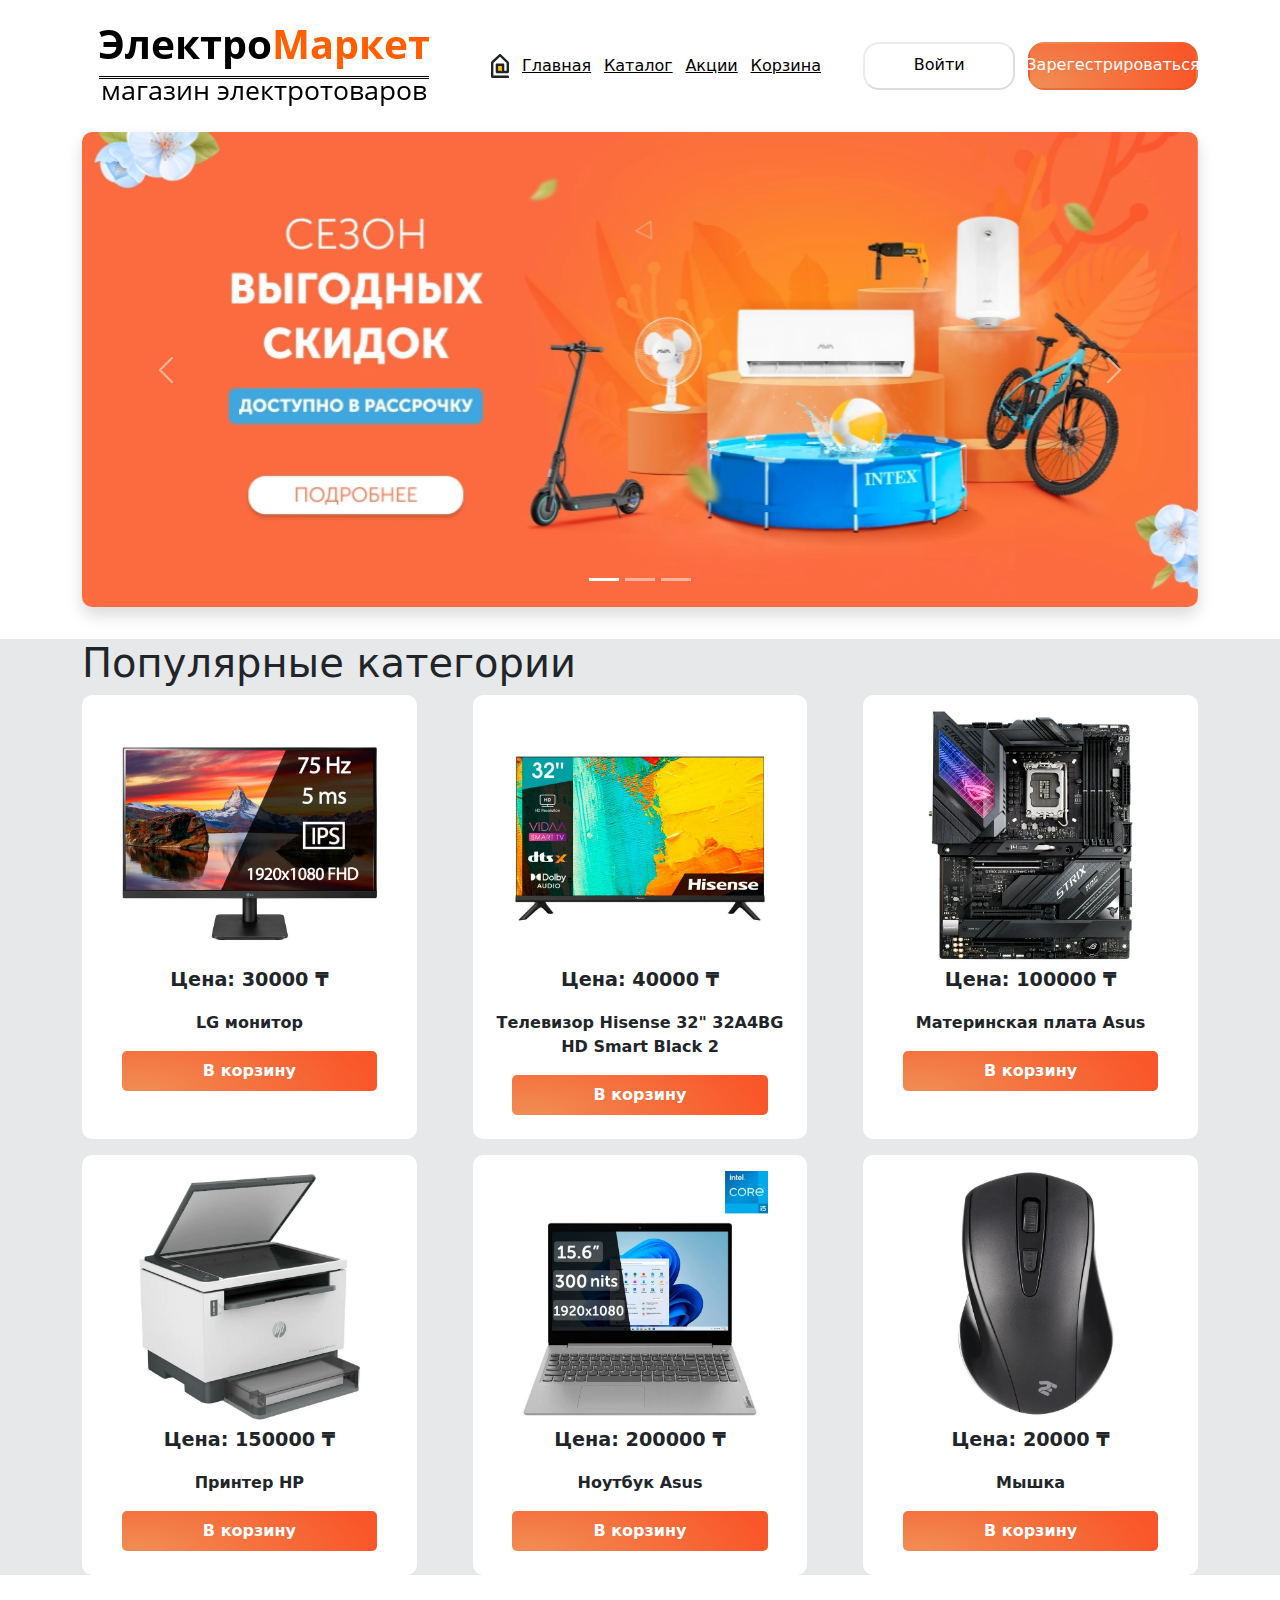
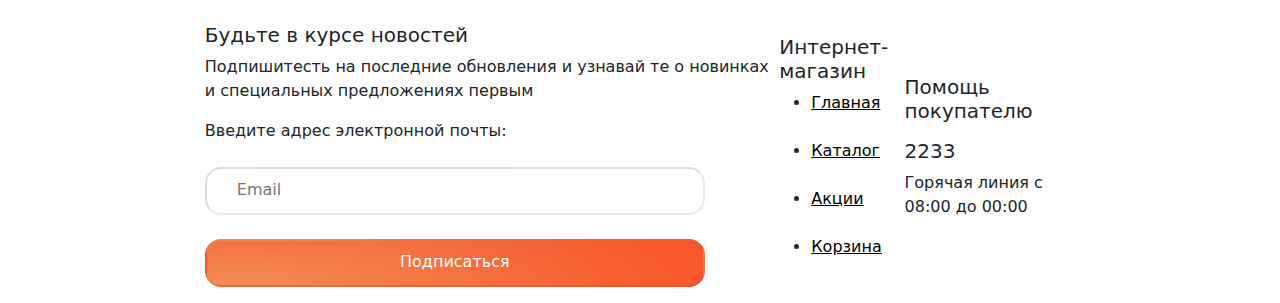
==== index.html @ 4594277d "first commit" ====
<!DOCTYPE html>
<html lang="en">

<head>
  <meta charset="UTF-8" />
  <meta http-equiv="X-UA-Compatible" content="IE=edge" />
  <meta name="viewport" content="width=device-width, initial-scale=1.0" />
  <!-- <link rel="stylesheet" href="css/bootstrap.min.css" /> -->
  <link rel="stylesheet" href="css/bootstrap.min.css" />
  <link rel="stylesheet" href="css/style.css" />
  <link rel="stylesheet" href="css/slider.css" />
  <link href="https://cdn.jsdelivr.net/npm/bootstrap@5.3.0-alpha3/dist/css/bootstrap.min.css" rel="stylesheet"
    integrity="sha384-KK94CHFLLe+nY2dmCWGMq91rCGa5gtU4mk92HdvYe+M/SXH301p5ILy+dN9+nJOZ" crossorigin="anonymous">
  <script src="https://cdn.jsdelivr.net/npm/bootstrap@5.3.0-alpha3/dist/js/bootstrap.bundle.min.js"
    integrity="sha384-ENjdO4Dr2bkBIFxQpeoTz1HIcje39Wm4jDKdf19U8gI4ddQ3GYNS7NTKfAdVQSZe"
    crossorigin="anonymous"></script>

    <link rel="shortcut icon" href="./img/favicon.ico" type="image/x-icon">
    
  <title>ЭлектроМаркет</title>
</head>

<body>
  <header class="container">
    <div><img src="./img/images-logo.png" alt="logotip"></div>
    <!-- <div class="logo-wrap"><img src="img/logo_dom.svg" alt="logo_dom" /></div> -->
    <nav>
      <div class="logo-wrap"><img src="img/logo_dom.svg" alt="logo_dom" /></div>
      <a href="index.html">Главная</a>
      <a href="catalog.html">Каталог</a>
      <a href="sales.html">Акции</a>
      <a href="cart.html">Корзина</a>
    </nav>
    <div class="button-header">
      <button class="button_login_in">Войти</button>
      <button class="button_sign_in">Зарегестрироваться</button>
    </div>
  </header>
  <main>
    <section class="container">
      <div id="myCarousel" class="carousel slide shadow" data-bs-ride="carousel">
        <div class="carousel-indicators">
          <button type="button" data-bs-target="#myCarousel" data-bs-slide-to="0" class="active" aria-current="true"
            aria-label="Slide 1"></button>
          <button type="button" data-bs-target="#myCarousel" data-bs-slide-to="1" aria-label="Slide 2"></button>
          <button type="button" data-bs-target="#myCarousel" data-bs-slide-to="2" aria-label="Slide 3"></button>
        </div>
        <div class="carousel-inner">
          <div class="carousel-item active">
            <img src="img/1080x460-season.png" alt="" />
          </div>
          <div class="carousel-item">
            <img src="img/samsung-tvsale-1080.png" alt="" />
          </div>
          <div class="carousel-item">
            <img src="img/inst-24-1080.png" alt="" />
          </div>
        </div>
        <button class="carousel-control-prev" type="button" data-bs-target="#myCarousel" data-bs-slide="prev">
          <span class="carousel-control-prev-icon" aria-hidden="true"></span>
          <span class="visually-hidden">Previous</span>
        </button>
        <button class="carousel-control-next" type="button" data-bs-target="#myCarousel" data-bs-slide="next">
          <span class="carousel-control-next-icon" aria-hidden="true"></span>
          <span class="visually-hidden">Next</span>
        </button>
      </div>
    </section>
    <section class="gray-color">

      <div class="container">
        <h1>Популярные категории</h1>
        <div class="popular_item_wrapper">
          <div class="popular_item">
            <img src="img/catalog/LG_monitor.png" alt="LG_monitor" />
            <p class="price">Цена: <span>30000</span> ₸</p>
            <p class="product_name">LG монитор</p>
            <button class="popular_item__btn btn__blue">В корзину</button>
          </div>
          <div class="popular_item">
            <img src="img/catalog/TV.png" alt="TV" />
            <p class="price">Цена: <span>40000</span> ₸</p>
            <p class="product_name">
              Телевизор Hisense 32" 32A4BG HD Smart Black 2
            </p>
            <button class="popular_item__btn btn__blue">В корзину</button>
          </div>
          <div class="popular_item">
            <img src="img/catalog/motherboard.png" alt="motherboard" />
            <p class="price">Цена: <span>100000</span> ₸</p>
            <p class="product_name">Материнская плата Asus</p>
            <button class="popular_item__btn btn__blue">В корзину</button>
          </div>
          <div class="popular_item">
            <img src="img/catalog/printer.png" alt="printer" />
            <p class="price">Цена: <span>150000</span> ₸</p>
            <p class="product_name">Принтер HP</p>
            <button class="popular_item__btn btn__blue">В корзину</button>
          </div>
          <div class="popular_item">
            <img src="img/catalog/notebook.png" alt="notebook" />
            <p class="price">Цена: <span>200000</span> ₸</p>
            <p class="product_name">Ноутбук Asus</p>
            <button class="popular_item__btn btn__blue">В корзину</button>
          </div>
          <div class="popular_item">
            <img src="img/catalog/mouse.png" alt="mouse" />
            <p class="price">Цена: <span>20000</span> ₸</p>
            <p class="product_name">Мышка</p>
            <button class="popular_item__btn btn__blue">В корзину</button>
          </div>
        </div>
      </div>
    </section>
  </main>

  <footer class="footer-block">

    <div>
      <div class="footer_tittle">
        <h5>Будьте в курсе новостей</h5>
      </div>
      <div class="footer_text">
        <p>Подпишитесть на последние обновления и узнавай те о новинках и специальных предложениях первым</p>
      </div>
      <div>
        <form>
          <div class="your_email"><label for="mail">Введите адрес электронной почты: </label>
            <br>
            <br>
            <input type="email" name="email" id="mail" placeholder="Email" required />
            <br>
            <button class="footer_button" type="button">Подписаться</button>
          </div>
        </form>
      </div>
    </div>

    <div>
      <div class="footer_tittle">
        <h5>Интернет-магазин</h5>
      </div>
      <div>
        <ul class="footer-menu">
          <li><a href="./index.html">Главная</a></li>
          <br>
          <li><a href="./catalog.html">Каталог</a></li>
          <br>
          <li><a href="./sales.html">Акции</a></li>
          <br>
          <li><a href="./cart.html">Корзина</a></li>
        </ul>
      </div>
    </div>

    <div>
      <div class="footer_tittle">
        <h5>Помощь покупателю</h5>
      </div>
      <div>
        <p><h5>2233</h5>Горячая линия с 08:00 до 00:00</p>
      </div>
    </div>

  </footer>

  <script src="./js/bootstrap.bundle.min.js"></script>
  <script src="js/script.js"></script>
</body>

</html>
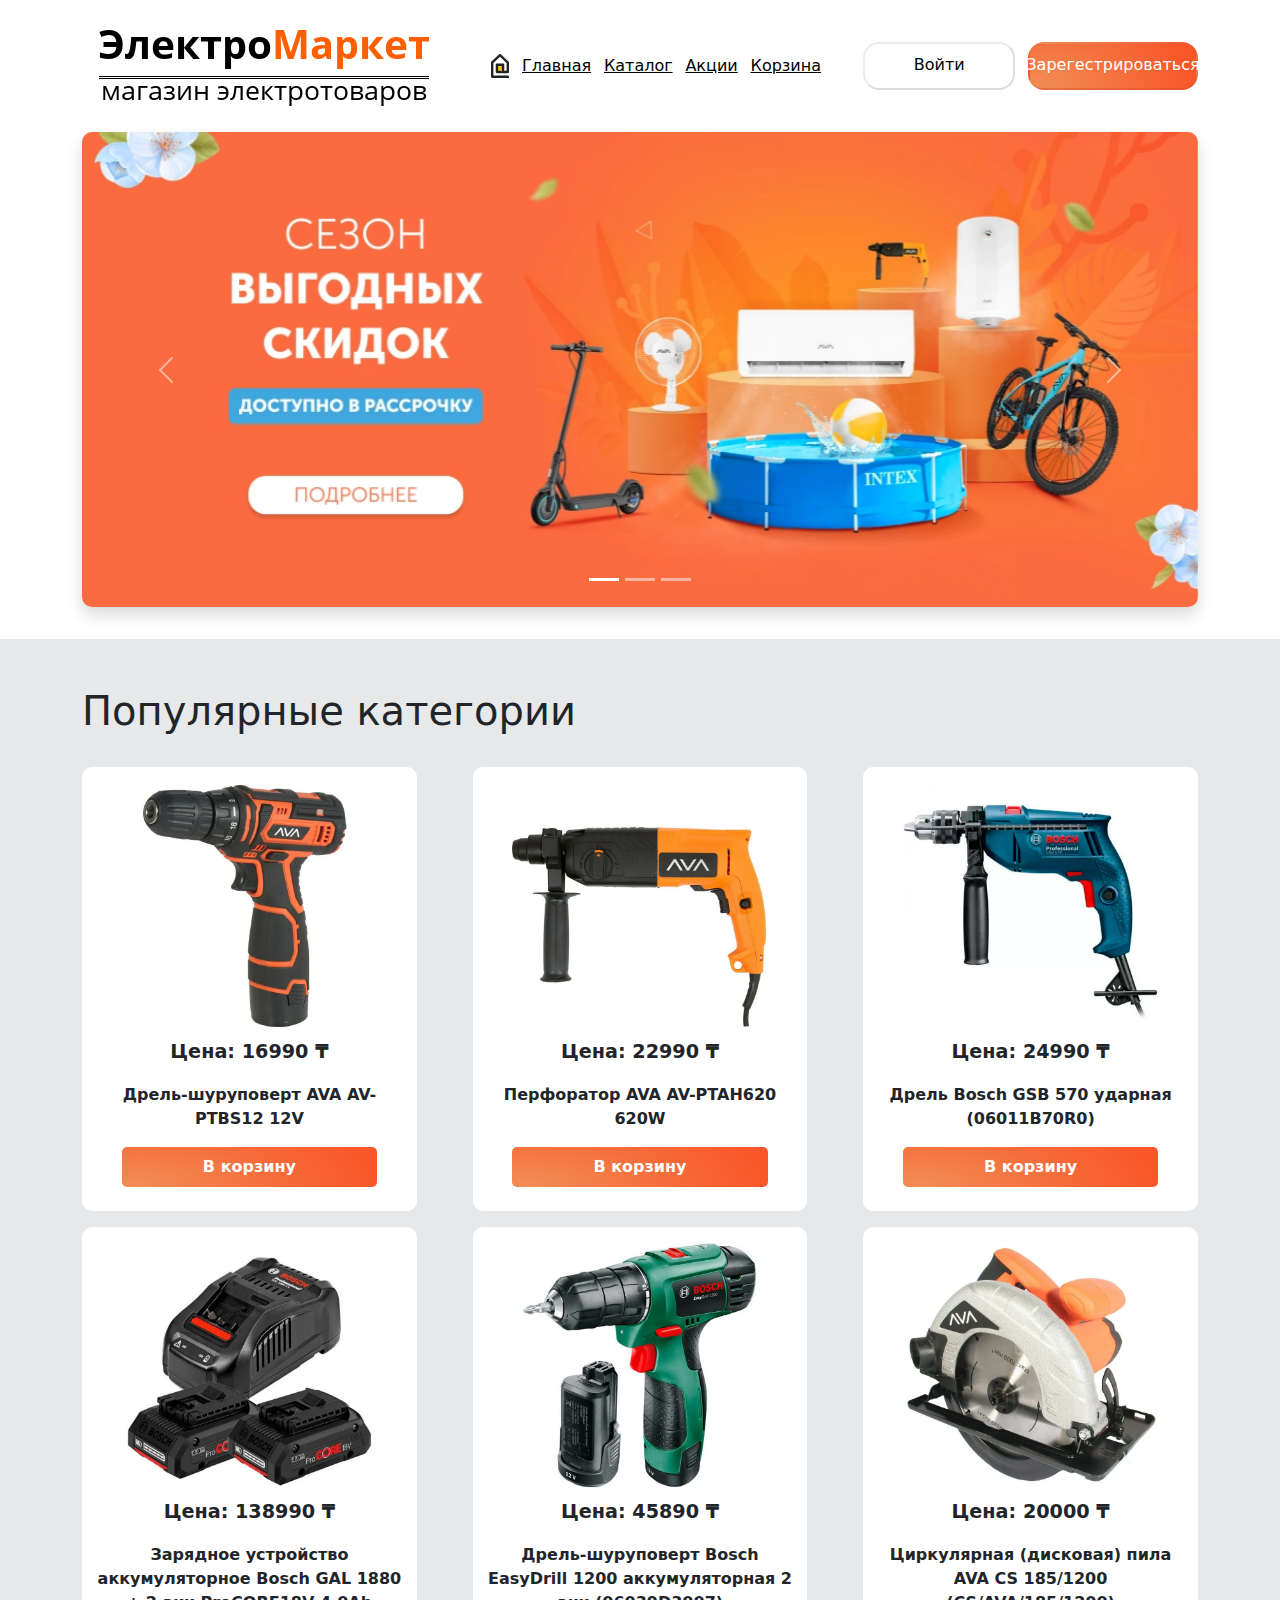
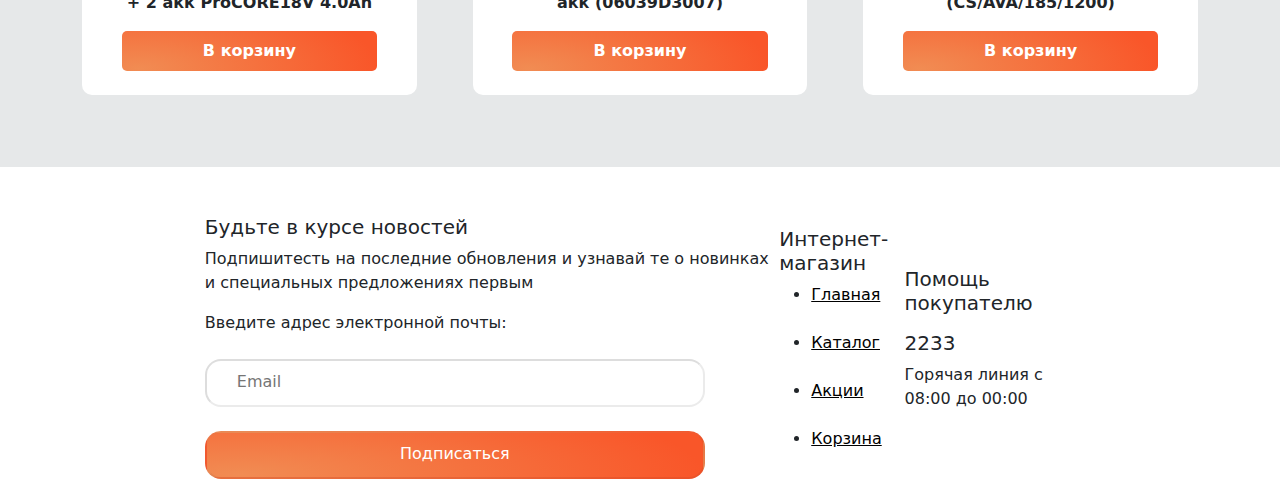
==== commit aaa61f01: "modified:   catalog.html     modified:   css/style.css 	new file:   img/83890546-bab8-43d6-9ab8-5844" ====
--- a/index.html
+++ b/index.html
@@ -15,157 +15,204 @@
     integrity="sha384-ENjdO4Dr2bkBIFxQpeoTz1HIcje39Wm4jDKdf19U8gI4ddQ3GYNS7NTKfAdVQSZe"
     crossorigin="anonymous"></script>
 
-    <link rel="shortcut icon" href="./img/favicon.ico" type="image/x-icon">
-    
+  <link rel="shortcut icon" href="./img/favicon.ico" type="image/x-icon">
+
   <title>ЭлектроМаркет</title>
 </head>
 
 <body>
-  <header class="container">
-    <div><img src="./img/images-logo.png" alt="logotip"></div>
-    <!-- <div class="logo-wrap"><img src="img/logo_dom.svg" alt="logo_dom" /></div> -->
-    <nav>
-      <div class="logo-wrap"><img src="img/logo_dom.svg" alt="logo_dom" /></div>
-      <a href="index.html">Главная</a>
-      <a href="catalog.html">Каталог</a>
-      <a href="sales.html">Акции</a>
-      <a href="cart.html">Корзина</a>
-    </nav>
-    <div class="button-header">
-      <button class="button_login_in">Войти</button>
-      <button class="button_sign_in">Зарегестрироваться</button>
+  <div class="wrapper">
+    <header class="container">
+      <div><img src="./img/images-logo.png" alt="logotip"></div>
+      <!-- <div class="logo-wrap"><img src="img/logo_dom.svg" alt="logo_dom" /></div> -->
+      <nav>
+        <div class="logo-wrap"><img src="img/logo_dom.svg" alt="logo_dom" /></div>
+        <a href="index.html">Главная</a>
+        <a href="catalog.html">Каталог</a>
+        <a href="sales.html">Акции</a>
+        <a href="cart.html">Корзина</a>
+      </nav>
+      <div class="button-header">
+        <button class="button_login_in">Войти</button>
+        <button class="button_sign_in">Зарегестрироваться</button>
+      </div>
+    </header>
+    <main>
+      <section class="container">
+        <div id="myCarousel" class="carousel slide shadow" data-bs-ride="carousel">
+          <div class="carousel-indicators">
+            <button type="button" data-bs-target="#myCarousel" data-bs-slide-to="0" class="active" aria-current="true"
+              aria-label="Slide 1"></button>
+            <button type="button" data-bs-target="#myCarousel" data-bs-slide-to="1" aria-label="Slide 2"></button>
+            <button type="button" data-bs-target="#myCarousel" data-bs-slide-to="2" aria-label="Slide 3"></button>
+          </div>
+          <div class="carousel-inner">
+            <div class="carousel-item active">
+              <img src="img/1080x460-season.png" alt="" />
+            </div>
+            <div class="carousel-item">
+              <img src="./img/bonus-pay580-4.png" alt="" />
+            </div>
+            <div class="carousel-item">
+              <img src="img/inst-24-1080.png" alt="" />
+            </div>
+          </div>
+          <button class="carousel-control-prev" type="button" data-bs-target="#myCarousel" data-bs-slide="prev">
+            <span class="carousel-control-prev-icon" aria-hidden="true"></span>
+            <span class="visually-hidden">Previous</span>
+          </button>
+          <button class="carousel-control-next" type="button" data-bs-target="#myCarousel" data-bs-slide="next">
+            <span class="carousel-control-next-icon" aria-hidden="true"></span>
+            <span class="visually-hidden">Next</span>
+          </button>
+        </div>
+      </section>
+      <section class="gray-color">
+
+
+        <div class="container">
+          <br>
+          <br>
+          <h1>Популярные категории</h1>
+          <br>
+          <div class="popular_item_wrapper">
+            <div class="popular_item popup-link">
+              <img src="./png/home-png/Дрель-шуруповерт.png" alt="Дрель-шуруповерт AVA AV-PTBS12 12V аккумуляторная" />
+              <p class="price">Цена: <span>16990</span> ₸</p>
+              <p class="product_name">Дрель-шуруповерт AVA AV-PTBS12 12V</p>
+              <button class="popular_item__btn btn__blue">В корзину</button>
+            </div>
+            <div class="popular_item popup-link">
+              <img src="./png/home-png/Перфоратор.png" alt="Перфоратор AVA AV-PTAH620 620W" />
+              <p class="price">Цена: <span>22990</span> ₸</p>
+              <p class="product_name">
+                Перфоратор AVA AV-PTAH620 620W
+              </p>
+              <button class="popular_item__btn btn__blue">В корзину</button>
+            </div>
+            <div class="popular_item popup-link">
+              <img src="./png/home-png/Дрель.png" alt="Дрель Bosch GSB 570 ударная (06011B70R0)" />
+              <p class="price">Цена: <span>24990</span> ₸</p>
+              <p class="product_name">Дрель Bosch GSB 570 ударная (06011B70R0)</p>
+              <button class="popular_item__btn btn__blue">В корзину</button>
+            </div>
+            <div class="popular_item popup-link">
+              <img src="./png/home-png/Зарядное устройство аккумуляторное Bosch.png"
+                alt="Зарядное устройство аккумуляторное Bosch GAL 1880 + 2 акк ProCORE18V 4.0Ah (1600A016GF)" />
+              <p class="price">Цена: <span>138990</span> ₸</p>
+              <p class="product_name">Зарядное устройство аккумуляторное Bosch GAL 1880 + 2 акк ProCORE18V 4.0Ah</p>
+              <button class="popular_item__btn btn__blue">В корзину</button>
+            </div>
+            <div class="popular_item popup-link">
+              <img src="./png/home-png/Дрель-шуруповерт Bosch EasyDrill.png"
+                alt="Дрель-шуруповерт Bosch EasyDrill 1200 аккумуляторная 2 акк (06039D3007)" />
+              <p class="price">Цена: <span>45890</span> ₸</p>
+              <p class="product_name"> Дрель-шуруповерт Bosch EasyDrill 1200 аккумуляторная 2 акк (06039D3007)</p>
+              <button class="popular_item__btn btn__blue">В корзину</button>
+            </div>
+            <div class="popular_item popup-link">
+              <img src="./png/home-png/Циркулярная (дисковая) пила.png"
+                alt="Циркулярная (дисковая) пила AVA CS 185/1200 (CS/AVA/185/1200)" />
+              <p class="price">Цена: <span>20000</span> ₸</p>
+              <p class="product_name">Циркулярная (дисковая) пила AVA CS 185/1200 (CS/AVA/185/1200)</p>
+              <button class="popular_item__btn btn__blue">В корзину</button>
+            </div>
+          </div>
+          <br>
+          <br>
+          <br>
+        </div>
+      </section>
+
+      <!-- <section class="window">
+      <div>
+        <div>
+          <img src="./png/home-png/Дрель-шуруповерт.png" alt="Дрель-шуруповерт AVA AV-PTBS12 12V">
+        </div> -->
+
+      <!-- <div class="modal">
+      <div class="modal_main">
+        <h5 class="modal_tittle">Описание</h5>
+        <div class="modal_content">
+          <p>Lorem ipsum dolor sit, amet consectetur adipisicing elit. Iure est impedit et, asperiores, ut vitae quam
+            reprehenderit harum dolores sequi reiciendis, consectetur voluptates nostrum accusantium!</p>
+        </div>
+      </div>
+    </div> -->
+      <!-- </div>
+    </section> -->
+
+    </main>
+
+    <footer class="footer-block">
+
+      <div>
+        <div class="footer_tittle">
+          <h5>Будьте в курсе новостей</h5>
+        </div>
+        <div class="footer_text">
+          <p>Подпишитесть на последние обновления и узнавай те о новинках и специальных предложениях первым</p>
+        </div>
+        <div>
+          <form>
+            <div class="your_email"><label for="mail">Введите адрес электронной почты: </label>
+              <br>
+              <br>
+              <input type="email" name="email" id="mail" placeholder="Email" required />
+              <br>
+              <button class="footer_button" type="button">Подписаться</button>
+            </div>
+          </form>
+        </div>
+      </div>
+
+      <div>
+        <div class="footer_tittle">
+          <h5>Интернет-магазин</h5>
+        </div>
+        <div>
+          <ul class="footer-menu">
+            <li><a href="./index.html">Главная</a></li>
+            <br>
+            <li><a href="./catalog.html">Каталог</a></li>
+            <br>
+            <li><a href="./sales.html">Акции</a></li>
+            <br>
+            <li><a href="./cart.html">Корзина</a></li>
+          </ul>
+        </div>
+      </div>
+
+      <div>
+        <div class="footer_tittle">
+          <h5>Помощь покупателю</h5>
+        </div>
+        <div>
+          <p>
+          <h5>2233</h5>Горячая линия с 08:00 до 00:00</p>
+        </div>
+      </div>
+
+    </footer>
+
+    <div id="popup" class="popup">
+      <a href="" class="popup_area"></a>
+      <div class="popup_body">
+        <div class="popup_content">
+          <a href="" class="popup_close close-popup">X</a>
+          <div class="popup__title">Характеристики</div>
+          <div class="popup_text">Lorem ipsum dolor sit amet, consectetur adipisicing elit. Velit assumenda mollitia
+            facere cupiditate fugiat laborum facilis adipisci eum quidem est qui, modi porro eaque aperiam officiis a ad
+            sit similique libero, autem voluptatibus dignissimos harum! Eligendi tempora officia nesciunt pariatur, amet
+            dicta ab nam, sit aperiam officiis quisquam magni? A.</div>
+        </div>
+      </div>
     </div>
-  </header>
-  <main>
-    <section class="container">
-      <div id="myCarousel" class="carousel slide shadow" data-bs-ride="carousel">
-        <div class="carousel-indicators">
-          <button type="button" data-bs-target="#myCarousel" data-bs-slide-to="0" class="active" aria-current="true"
-            aria-label="Slide 1"></button>
-          <button type="button" data-bs-target="#myCarousel" data-bs-slide-to="1" aria-label="Slide 2"></button>
-          <button type="button" data-bs-target="#myCarousel" data-bs-slide-to="2" aria-label="Slide 3"></button>
-        </div>
-        <div class="carousel-inner">
-          <div class="carousel-item active">
-            <img src="img/1080x460-season.png" alt="" />
-          </div>
-          <div class="carousel-item">
-            <img src="img/samsung-tvsale-1080.png" alt="" />
-          </div>
-          <div class="carousel-item">
-            <img src="img/inst-24-1080.png" alt="" />
-          </div>
-        </div>
-        <button class="carousel-control-prev" type="button" data-bs-target="#myCarousel" data-bs-slide="prev">
-          <span class="carousel-control-prev-icon" aria-hidden="true"></span>
-          <span class="visually-hidden">Previous</span>
-        </button>
-        <button class="carousel-control-next" type="button" data-bs-target="#myCarousel" data-bs-slide="next">
-          <span class="carousel-control-next-icon" aria-hidden="true"></span>
-          <span class="visually-hidden">Next</span>
-        </button>
-      </div>
-    </section>
-    <section class="gray-color">
-
-      <div class="container">
-        <h1>Популярные категории</h1>
-        <div class="popular_item_wrapper">
-          <div class="popular_item">
-            <img src="img/catalog/LG_monitor.png" alt="LG_monitor" />
-            <p class="price">Цена: <span>30000</span> ₸</p>
-            <p class="product_name">LG монитор</p>
-            <button class="popular_item__btn btn__blue">В корзину</button>
-          </div>
-          <div class="popular_item">
-            <img src="img/catalog/TV.png" alt="TV" />
-            <p class="price">Цена: <span>40000</span> ₸</p>
-            <p class="product_name">
-              Телевизор Hisense 32" 32A4BG HD Smart Black 2
-            </p>
-            <button class="popular_item__btn btn__blue">В корзину</button>
-          </div>
-          <div class="popular_item">
-            <img src="img/catalog/motherboard.png" alt="motherboard" />
-            <p class="price">Цена: <span>100000</span> ₸</p>
-            <p class="product_name">Материнская плата Asus</p>
-            <button class="popular_item__btn btn__blue">В корзину</button>
-          </div>
-          <div class="popular_item">
-            <img src="img/catalog/printer.png" alt="printer" />
-            <p class="price">Цена: <span>150000</span> ₸</p>
-            <p class="product_name">Принтер HP</p>
-            <button class="popular_item__btn btn__blue">В корзину</button>
-          </div>
-          <div class="popular_item">
-            <img src="img/catalog/notebook.png" alt="notebook" />
-            <p class="price">Цена: <span>200000</span> ₸</p>
-            <p class="product_name">Ноутбук Asus</p>
-            <button class="popular_item__btn btn__blue">В корзину</button>
-          </div>
-          <div class="popular_item">
-            <img src="img/catalog/mouse.png" alt="mouse" />
-            <p class="price">Цена: <span>20000</span> ₸</p>
-            <p class="product_name">Мышка</p>
-            <button class="popular_item__btn btn__blue">В корзину</button>
-          </div>
-        </div>
-      </div>
-    </section>
-  </main>
-
-  <footer class="footer-block">
-
-    <div>
-      <div class="footer_tittle">
-        <h5>Будьте в курсе новостей</h5>
-      </div>
-      <div class="footer_text">
-        <p>Подпишитесть на последние обновления и узнавай те о новинках и специальных предложениях первым</p>
-      </div>
-      <div>
-        <form>
-          <div class="your_email"><label for="mail">Введите адрес электронной почты: </label>
-            <br>
-            <br>
-            <input type="email" name="email" id="mail" placeholder="Email" required />
-            <br>
-            <button class="footer_button" type="button">Подписаться</button>
-          </div>
-        </form>
-      </div>
-    </div>
-
-    <div>
-      <div class="footer_tittle">
-        <h5>Интернет-магазин</h5>
-      </div>
-      <div>
-        <ul class="footer-menu">
-          <li><a href="./index.html">Главная</a></li>
-          <br>
-          <li><a href="./catalog.html">Каталог</a></li>
-          <br>
-          <li><a href="./sales.html">Акции</a></li>
-          <br>
-          <li><a href="./cart.html">Корзина</a></li>
-        </ul>
-      </div>
-    </div>
-
-    <div>
-      <div class="footer_tittle">
-        <h5>Помощь покупателю</h5>
-      </div>
-      <div>
-        <p><h5>2233</h5>Горячая линия с 08:00 до 00:00</p>
-      </div>
-    </div>
-
-  </footer>
+  </div>
 
   <script src="./js/bootstrap.bundle.min.js"></script>
   <script src="js/script.js"></script>
+  <script src="./js/popup.js"></script>
 </body>
 
 </html>--- a/css/style.css
+++ b/css/style.css
@@ -25,7 +25,7 @@
   margin-bottom: 1rem;
 }
 
-.img-logo{
+.img-logo {
   width: 5rem;
 }
 
@@ -49,14 +49,14 @@
   order: 1;
   flex-grow: 0;
 }
-.button-header{
+.button-header {
   display: flex;
   flex-direction: row;
   column-gap: 1vw;
   font-size: 1rem;
 }
 
-.button_sign_in{
+.button_sign_in {
   display: flex;
   flex-direction: row;
   justify-content: center;
@@ -133,7 +133,7 @@
 }
 .active-btn__blue {
   background-color: white;
-  color:radial-gradient(
+  color: radial-gradient(
     93.5% 204.81% at 6.5% 94.37%,
     #f18c53 0%,
     #f95629 100%
@@ -207,7 +207,7 @@
   }
 } */
 
-footer{
+footer {
   font-size: 16px;
   padding-top: 3rem;
   display: flex;
@@ -219,8 +219,7 @@
   margin-bottom: 1rem;
 }
 
-
-input{
+input {
   display: flex;
   flex-direction: row;
   justify-content: center;
@@ -241,7 +240,7 @@
   flex-grow: 0;
 }
 
-.footer_button{
+.footer_button {
   display: flex;
   flex-direction: row;
   justify-content: center;
@@ -266,6 +265,98 @@
   flex-grow: 0;
 }
 
-ul li a{
-  color: black;
+ul li a {
+  color: black;
+}
+
+s {
+  color: grey;
+  font-size: smaller;
+}
+/* 
+.modal{
+  position:fixed;
+  inset: 0;
+  background-color: rgba(0,0,0,0.5);
+  display: flex;
+  cursor: pointer;
+}
+
+.modal_main{
+  position: relative;
+  max-width: 600px;
+  background-color: azure;
+  margin: auto;
+  color: #000;
+  border-radius: 10px;
+  padding: 30px;
+}
+*/
+
+.popup {
+  position: fixed;
+  width: 100%;
+  height: 100%;
+  background-color: rgba(0, 0, 0, 0.8);
+  top: 0;
+  left: 0;
+  opacity: 0;
+  visibility: hidden;
+  overflow-y: auto;
+  overflow-x: hidden;
+  transition: all 0.8s ease 0s;
+}
+.popup.open{
+  opacity: 1;
+  visibility: visible;
+}
+.popup.open .popup_content {
+  transform: perspective(0px) translate(0px,-100%) rotate(0deg);
+  opacity: 1;
+}
+.popup_area{
+  position: absolute;
+  width: 100%;
+  height: 100%;
+  top: 0;
+  left: 0;
+}
+.popup_body {
+  min-height: 100%;
+  display: flex;
+  align-items: center;
+  justify-content: center;
+  padding: 30px 10px;
+  transition: all 0.8s ease 0s;
+}
+.popup_content {
+  background-color: white;
+  color: black;
+  max-width: 800px;
+  padding: 30px;
+  position: relative;
+  border-radius: 10px;
+  transition: all 0.8s ease 0s;
+  opacity: 0;
+  transform: perspective(600px) translate(0px,-100%) rotate(45deg);
+}
+.popup_close {
+  position: absolute;
+  right: 10px;
+  top: 10px;
+  font-size: 20px;
+  color: black;
+  text-decoration: none;
+}
+.popup_title {
+  font-size: 40px;
+  margin: 0px 0px 1em 0px;
+}
+/* .popup_text {
+} */
+.body{
+  height: 100%;
+}
+.body.lock{
+  overflow: hidden;
 }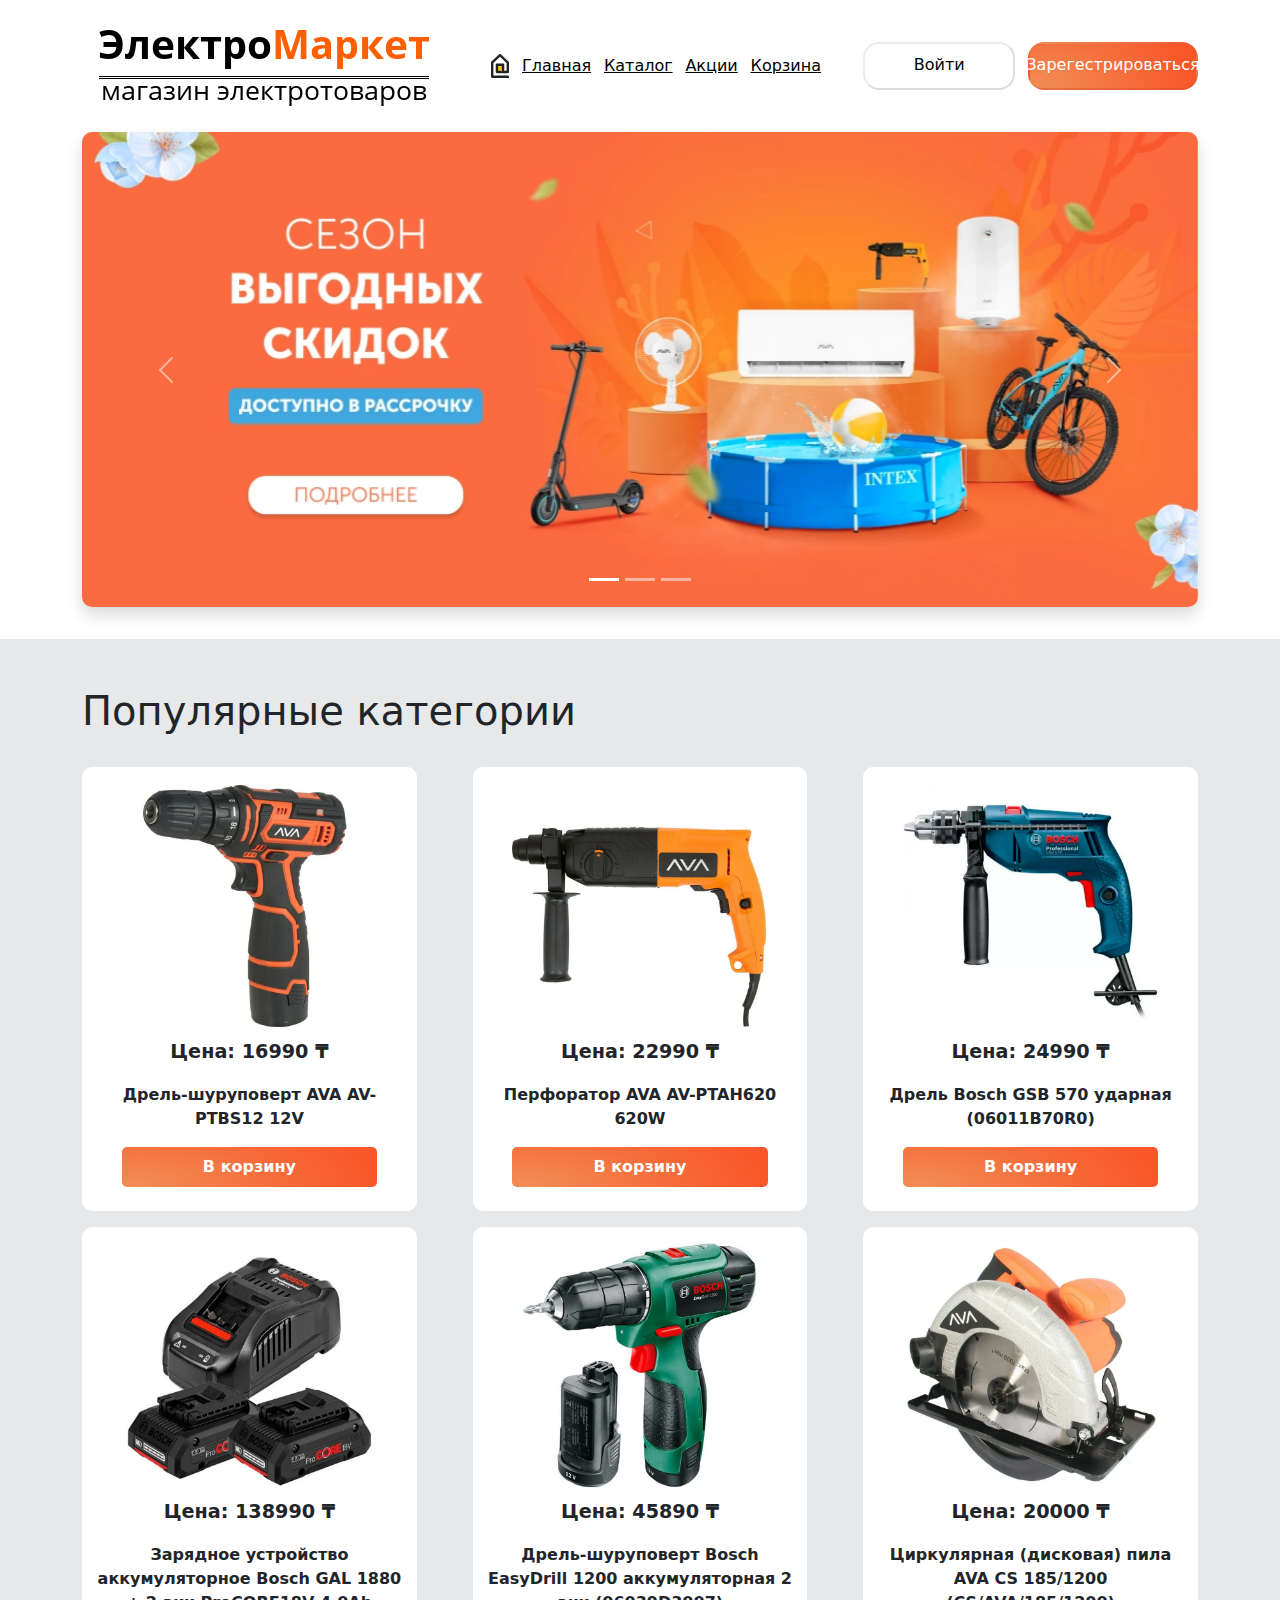
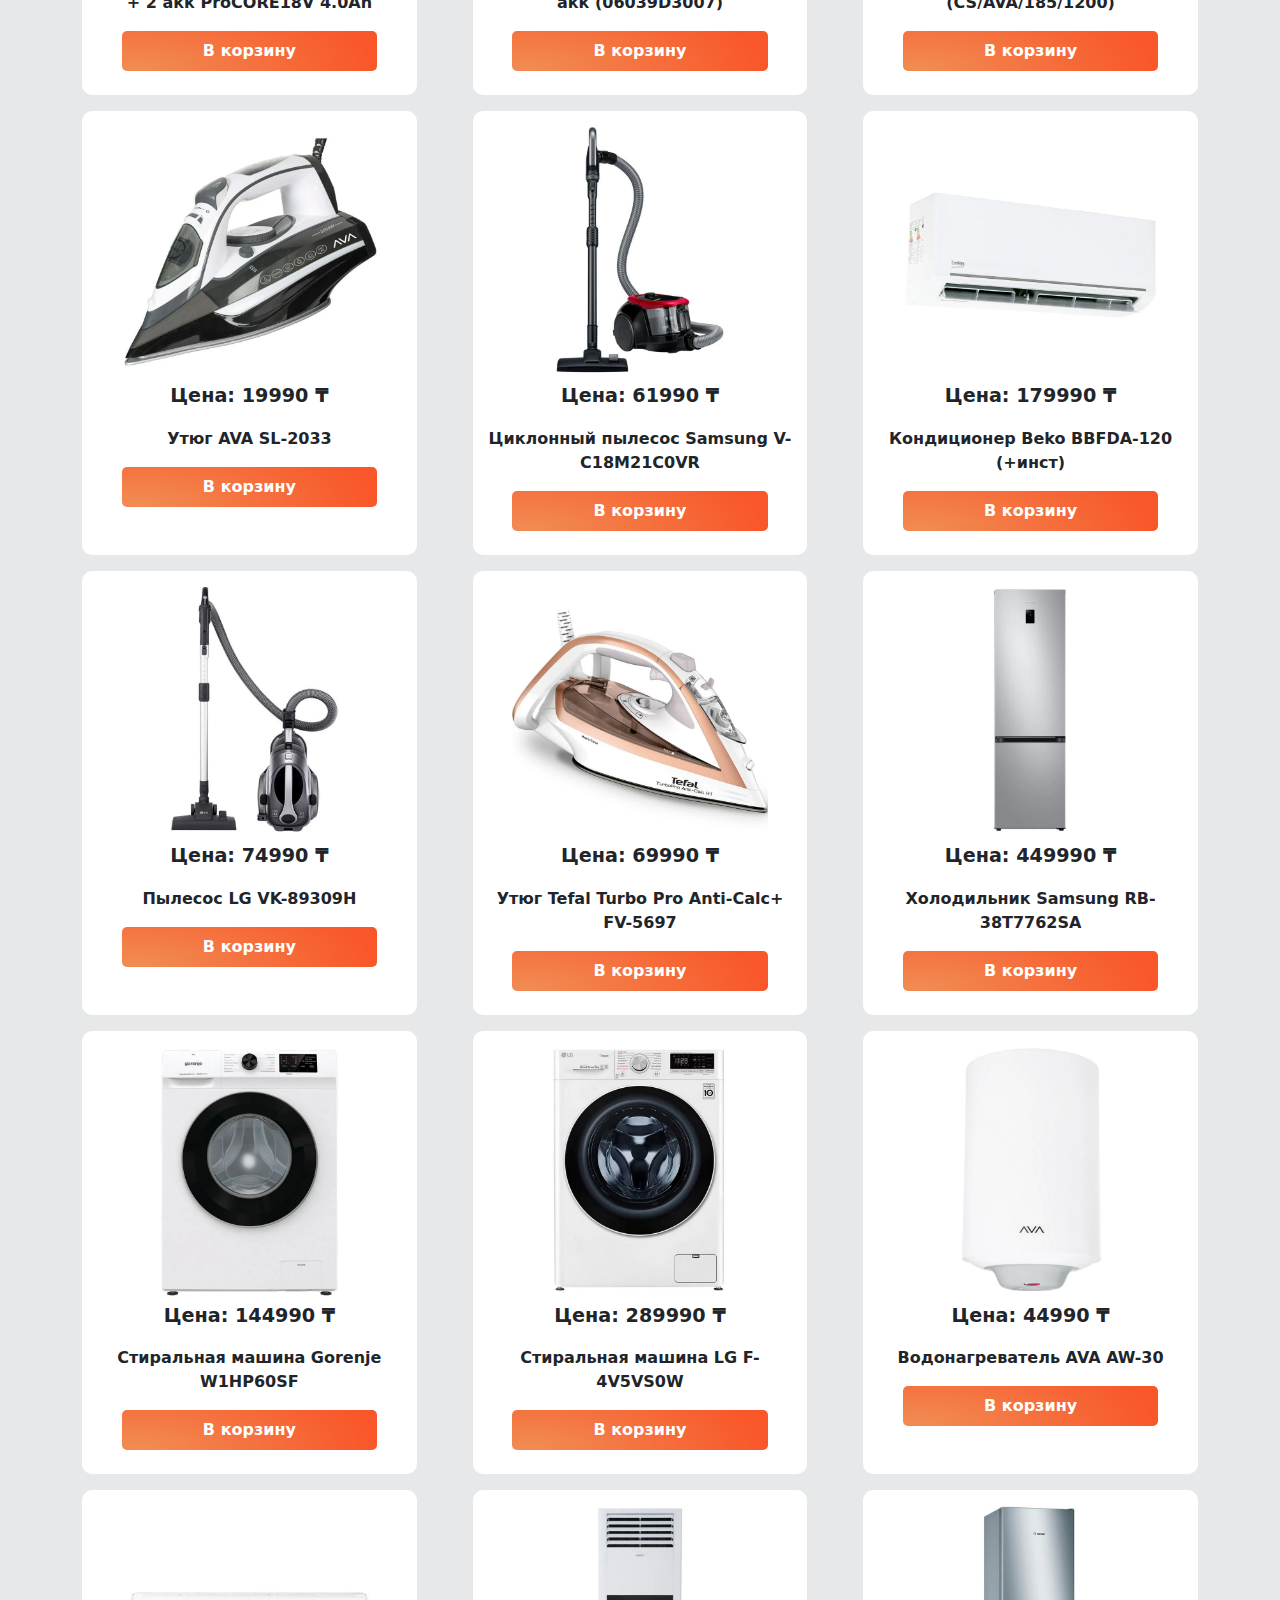
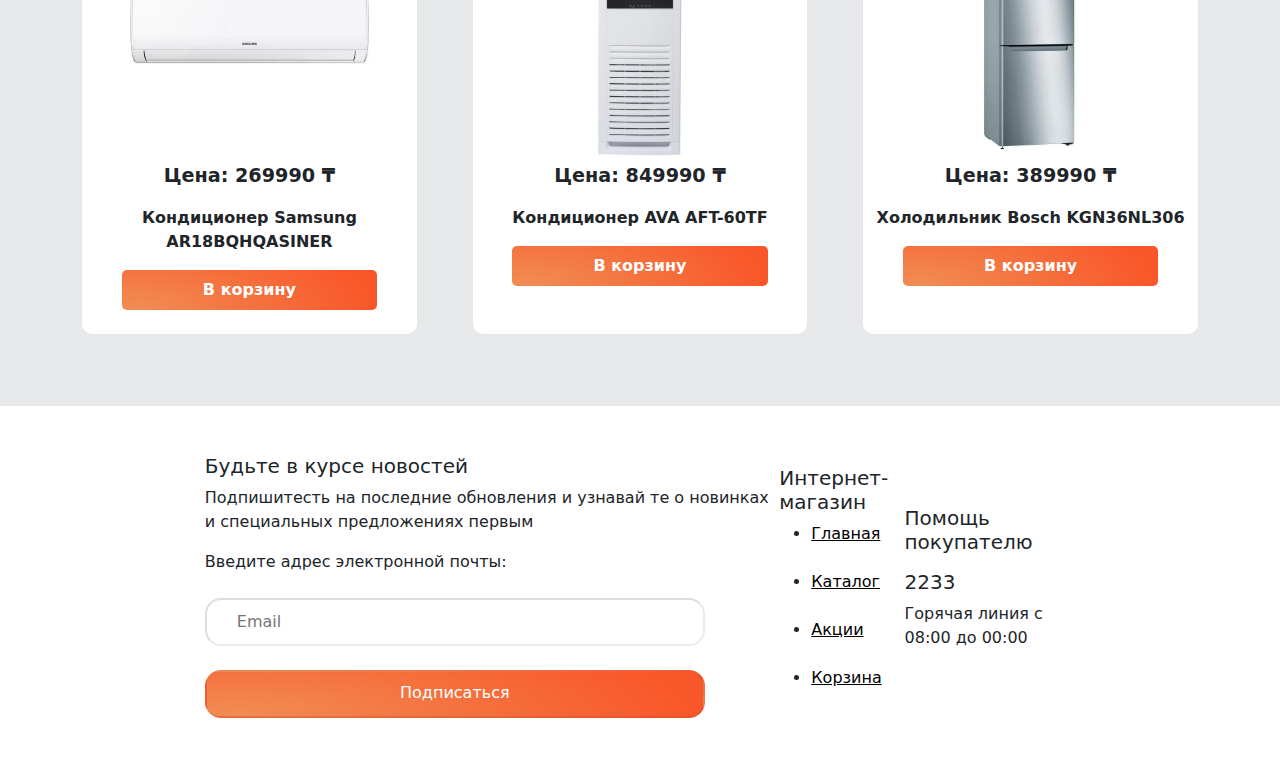
==== commit 55ce1374: "modified:   cart.html 	modified:   catalog.html 	modified:   css/style.css 	modified:   index.html 	" ====
--- a/index.html
+++ b/index.html
@@ -33,7 +33,7 @@
         <a href="cart.html">Корзина</a>
       </nav>
       <div class="button-header">
-        <button class="button_login_in">Войти</button>
+        <button id="" class="button_login_in">Войти</button>
         <button class="button_sign_in">Зарегестрироваться</button>
       </div>
     </header>
@@ -76,13 +76,14 @@
           <h1>Популярные категории</h1>
           <br>
           <div class="popular_item_wrapper">
-            <div class="popular_item popup-link">
+            <div class="popular_item">
               <img src="./png/home-png/Дрель-шуруповерт.png" alt="Дрель-шуруповерт AVA AV-PTBS12 12V аккумуляторная" />
               <p class="price">Цена: <span>16990</span> ₸</p>
               <p class="product_name">Дрель-шуруповерт AVA AV-PTBS12 12V</p>
               <button class="popular_item__btn btn__blue">В корзину</button>
             </div>
-            <div class="popular_item popup-link">
+
+            <div class="popular_item">
               <img src="./png/home-png/Перфоратор.png" alt="Перфоратор AVA AV-PTAH620 620W" />
               <p class="price">Цена: <span>22990</span> ₸</p>
               <p class="product_name">
@@ -90,33 +91,125 @@
               </p>
               <button class="popular_item__btn btn__blue">В корзину</button>
             </div>
-            <div class="popular_item popup-link">
+
+            <div class="popular_item">
               <img src="./png/home-png/Дрель.png" alt="Дрель Bosch GSB 570 ударная (06011B70R0)" />
               <p class="price">Цена: <span>24990</span> ₸</p>
               <p class="product_name">Дрель Bosch GSB 570 ударная (06011B70R0)</p>
               <button class="popular_item__btn btn__blue">В корзину</button>
             </div>
-            <div class="popular_item popup-link">
+
+            <div class="popular_item">
               <img src="./png/home-png/Зарядное устройство аккумуляторное Bosch.png"
                 alt="Зарядное устройство аккумуляторное Bosch GAL 1880 + 2 акк ProCORE18V 4.0Ah (1600A016GF)" />
               <p class="price">Цена: <span>138990</span> ₸</p>
               <p class="product_name">Зарядное устройство аккумуляторное Bosch GAL 1880 + 2 акк ProCORE18V 4.0Ah</p>
               <button class="popular_item__btn btn__blue">В корзину</button>
             </div>
-            <div class="popular_item popup-link">
+
+            <div class="popular_item">
               <img src="./png/home-png/Дрель-шуруповерт Bosch EasyDrill.png"
                 alt="Дрель-шуруповерт Bosch EasyDrill 1200 аккумуляторная 2 акк (06039D3007)" />
               <p class="price">Цена: <span>45890</span> ₸</p>
               <p class="product_name"> Дрель-шуруповерт Bosch EasyDrill 1200 аккумуляторная 2 акк (06039D3007)</p>
               <button class="popular_item__btn btn__blue">В корзину</button>
             </div>
-            <div class="popular_item popup-link">
+            
+            <div class="popular_item">
               <img src="./png/home-png/Циркулярная (дисковая) пила.png"
                 alt="Циркулярная (дисковая) пила AVA CS 185/1200 (CS/AVA/185/1200)" />
               <p class="price">Цена: <span>20000</span> ₸</p>
               <p class="product_name">Циркулярная (дисковая) пила AVA CS 185/1200 (CS/AVA/185/1200)</p>
               <button class="popular_item__btn btn__blue">В корзину</button>
             </div>
+
+            <div class="popular_item">
+              <img src="./png/home-png/Утюг AVA SL-2033.png" alt="Утюг AVA SL-2033">
+              <p class="price">Цена: <span>19990</span> ₸</p>
+              <p class="product_name">Утюг AVA SL-2033</p>
+              <button class="popular_item__btn btn__blue">В корзину</button>
+            </div>
+
+            <div class="popular_item">
+              <img src="./png/home-png/Циклонный пылесос Samsung V-C18M21C0VR.png"
+                alt="Циклонный пылесос Samsung V-C18M21C0VR">
+              <p class="price">Цена: <span>61990</span> ₸</p>
+              <p class="product_name">Циклонный пылесос Samsung V-C18M21C0VR</p>
+              <button class="popular_item__btn btn__blue">В корзину</button>
+            </div>
+
+            <div class="popular_item">
+              <img src="./png/home-png/Кондиционер Beko BBFDA-120 (+инст).png" alt="Кондиционер Beko BBFDA-120 (+инст)">
+              <p class="price">Цена: <span>179990</span> ₸</p>
+              <p class="product_name">Кондиционер Beko BBFDA-120 (+инст)</p>
+              <button class="popular_item__btn btn__blue">В корзину</button>
+            </div>
+
+            <div class="popular_item">
+              <img src="./png/home-png/Пылесос LG VK-89309H.png" alt="Пылесос LG VK-89309H">
+              <p class="price">Цена: <span>74990</span> ₸</p>
+              <p class="product_name">Пылесос LG VK-89309H</p>
+              <button class="popular_item__btn btn__blue">В корзину</button>
+            </div>
+
+            <div class="popular_item">
+              <img src="./png/home-png/Утюг Tefal Turbo Pro Anti-Calc+ FV-5697.png"
+                alt="Утюг Tefal Turbo Pro Anti-Calc+ FV-5697">
+              <p class="price">Цена: <span>69990</span> ₸</p>
+              <p class="product_name">Утюг Tefal Turbo Pro Anti-Calc+ FV-5697</p>
+              <button class="popular_item__btn btn__blue">В корзину</button>
+            </div>
+
+            <div class="popular_item">
+              <img src="./png/home-png/Холодильник Samsung RB-38T7762SA.png" alt="Холодильник Samsung RB-38T7762SA">
+              <p class="price">Цена: <span>449990</span> ₸</p>
+              <p class="product_name">Холодильник Samsung RB-38T7762SA</p>
+              <button class="popular_item__btn btn__blue">В корзину</button>
+            </div>
+
+            <div class="popular_item">
+              <img src="./png/home-png/Стиральная машина Gorenje W1HP60SF.png" alt="Стиральная машина Gorenje W1HP60SF">
+              <p class="price">Цена: <span>144990</span> ₸</p>
+              <p class="product_name">Стиральная машина Gorenje W1HP60SF</p>
+              <button class="popular_item__btn btn__blue">В корзину</button>
+            </div>
+
+            <div class="popular_item">
+              <img src="./png/home-png/Стиральная машина LG F-4V5VS0W.png" alt="Стиральная машина LG F-4V5VS0W">
+              <p class="price">Цена: <span>289990</span> ₸</p>
+              <p class="product_name">Стиральная машина LG F-4V5VS0W</p>
+              <button class="popular_item__btn btn__blue">В корзину</button>
+            </div>
+
+            <div class="popular_item">
+              <img src="./png/home-png/Водонагреватель AVA AW-30.png" alt="Водонагреватель AVA AW-30">
+              <p class="price">Цена: <span>44990</span> ₸</p>
+              <p class="product_name">Водонагреватель AVA AW-30</p>
+              <button class="popular_item__btn btn__blue">В корзину</button>
+            </div>
+
+            <div class="popular_item">
+              <img src="./png/home-png/Кондиционер Samsung AR18BQHQASINER.png" alt="Кондиционер Samsung AR18BQHQASINER">
+              <p class="price">Цена: <span>269990</span> ₸</p>
+              <p class="product_name">Кондиционер Samsung AR18BQHQASINER</p>
+              <button class="popular_item__btn btn__blue">В корзину</button>
+            </div>
+
+            <div class="popular_item">
+              <img src="./png/home-png/Кондиционер AVA AFT-60TF.png" alt="Кондиционер AVA AFT-60TF">
+              <p class="price">Цена: <span>849990</span> ₸</p>
+              <p class="product_name">Кондиционер AVA AFT-60TF</p>
+              <button class="popular_item__btn btn__blue">В корзину</button>
+            </div>
+
+            <div class="popular_item">
+              <img src="./png/home-png/Холодильник Bosch KGN36NL306.png" alt="Холодильник Bosch KGN36NL306">
+              <p class="price">Цена: <span>389990</span> ₸</p>
+              <p class="product_name">Холодильник Bosch KGN36NL306</p>
+              <button class="popular_item__btn btn__blue">В корзину</button>
+            </div>
+
+
           </div>
           <br>
           <br>
@@ -124,23 +217,6 @@
         </div>
       </section>
 
-      <!-- <section class="window">
-      <div>
-        <div>
-          <img src="./png/home-png/Дрель-шуруповерт.png" alt="Дрель-шуруповерт AVA AV-PTBS12 12V">
-        </div> -->
-
-      <!-- <div class="modal">
-      <div class="modal_main">
-        <h5 class="modal_tittle">Описание</h5>
-        <div class="modal_content">
-          <p>Lorem ipsum dolor sit, amet consectetur adipisicing elit. Iure est impedit et, asperiores, ut vitae quam
-            reprehenderit harum dolores sequi reiciendis, consectetur voluptates nostrum accusantium!</p>
-        </div>
-      </div>
-    </div> -->
-      <!-- </div>
-    </section> -->
 
     </main>
 
@@ -195,24 +271,12 @@
 
     </footer>
 
-    <div id="popup" class="popup">
-      <a href="" class="popup_area"></a>
-      <div class="popup_body">
-        <div class="popup_content">
-          <a href="" class="popup_close close-popup">X</a>
-          <div class="popup__title">Характеристики</div>
-          <div class="popup_text">Lorem ipsum dolor sit amet, consectetur adipisicing elit. Velit assumenda mollitia
-            facere cupiditate fugiat laborum facilis adipisci eum quidem est qui, modi porro eaque aperiam officiis a ad
-            sit similique libero, autem voluptatibus dignissimos harum! Eligendi tempora officia nesciunt pariatur, amet
-            dicta ab nam, sit aperiam officiis quisquam magni? A.</div>
-        </div>
-      </div>
-    </div>
-  </div>
-
-  <script src="./js/bootstrap.bundle.min.js"></script>
-  <script src="js/script.js"></script>
-  <script src="./js/popup.js"></script>
+    <br>
+    <br>
+
+    <script src="./js/bootstrap.bundle.min.js"></script>
+    <script src="js/script.js"></script>
+    <!-- <script src="./js/popup.js"></script> -->
 </body>
 
 </html>--- a/css/style.css
+++ b/css/style.css
@@ -273,90 +273,35 @@
   color: grey;
   font-size: smaller;
 }
-/* 
-.modal{
-  position:fixed;
-  inset: 0;
-  background-color: rgba(0,0,0,0.5);
-  display: flex;
-  cursor: pointer;
-}
-
-.modal_main{
-  position: relative;
-  max-width: 600px;
-  background-color: azure;
-  margin: auto;
-  color: #000;
-  border-radius: 10px;
-  padding: 30px;
-}
-*/
-
-.popup {
-  position: fixed;
-  width: 100%;
-  height: 100%;
-  background-color: rgba(0, 0, 0, 0.8);
-  top: 0;
-  left: 0;
-  opacity: 0;
-  visibility: hidden;
-  overflow-y: auto;
-  overflow-x: hidden;
-  transition: all 0.8s ease 0s;
-}
-.popup.open{
-  opacity: 1;
-  visibility: visible;
-}
-.popup.open .popup_content {
-  transform: perspective(0px) translate(0px,-100%) rotate(0deg);
-  opacity: 1;
-}
-.popup_area{
-  position: absolute;
-  width: 100%;
-  height: 100%;
-  top: 0;
-  left: 0;
-}
-.popup_body {
-  min-height: 100%;
-  display: flex;
-  align-items: center;
-  justify-content: center;
-  padding: 30px 10px;
-  transition: all 0.8s ease 0s;
-}
-.popup_content {
-  background-color: white;
-  color: black;
-  max-width: 800px;
-  padding: 30px;
-  position: relative;
-  border-radius: 10px;
-  transition: all 0.8s ease 0s;
-  opacity: 0;
-  transform: perspective(600px) translate(0px,-100%) rotate(45deg);
-}
-.popup_close {
-  position: absolute;
-  right: 10px;
-  top: 10px;
-  font-size: 20px;
-  color: black;
-  text-decoration: none;
-}
-.popup_title {
-  font-size: 40px;
-  margin: 0px 0px 1em 0px;
-}
-/* .popup_text {
-} */
-.body{
-  height: 100%;
-}
-.body.lock{
-  overflow: hidden;
-}+
+.btn_cart_block {
+  display: flex;
+  flex-direction: row;
+  padding-left: 19rem;
+  padding-top: 1rem;
+}
+
+.button_cart {
+  display: flex;
+  flex-direction: row;
+  justify-content: center;
+  align-items: center;
+  padding: 13px 30px 15px;
+  gap: 10px;
+
+  width: 170px;
+  height: 48px;
+  color: white;
+
+  background: radial-gradient(
+    93.5% 204.81% at 6.5% 94.37%,
+    #f18c53 0%,
+    #f95629 100%
+  );
+
+  border-color: rgba(128, 128, 128, 0.068);
+  border-radius: 16px;
+  flex: none;
+  order: 1;
+  flex-grow: 0;
+}
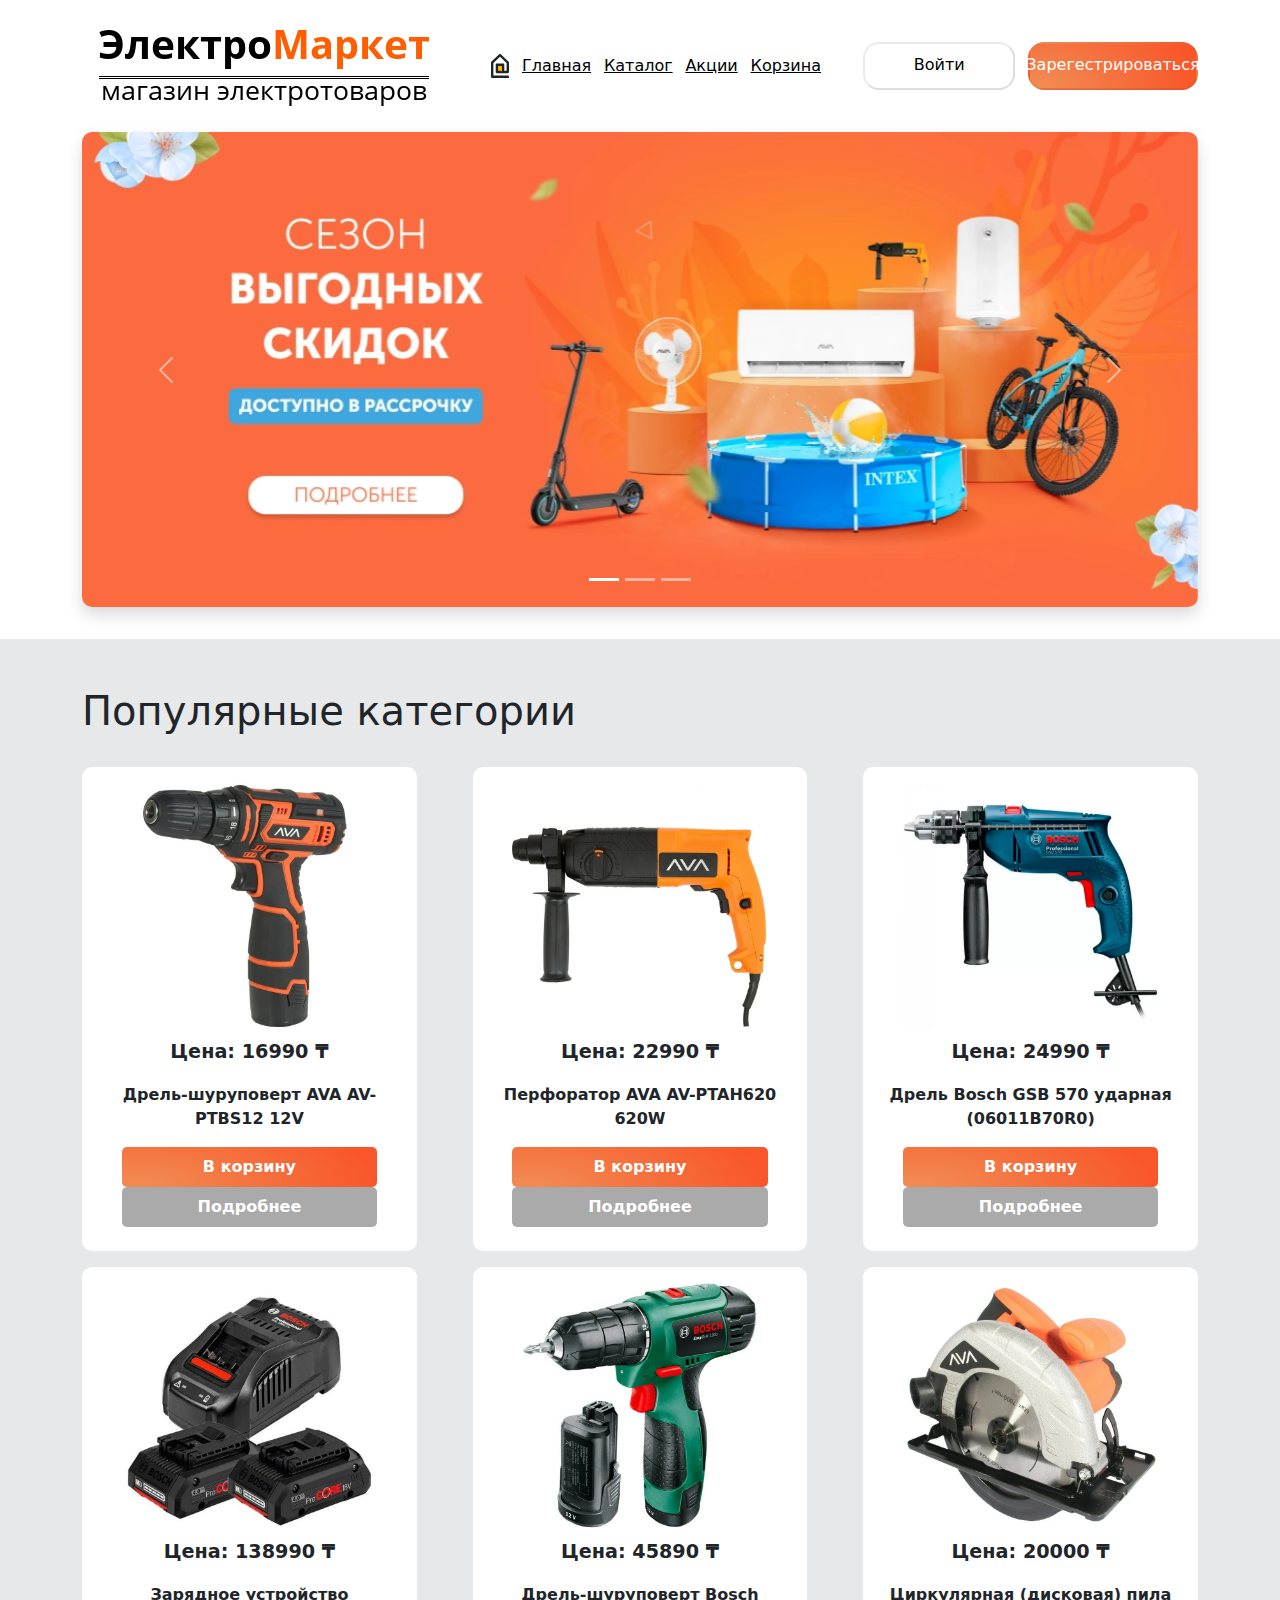
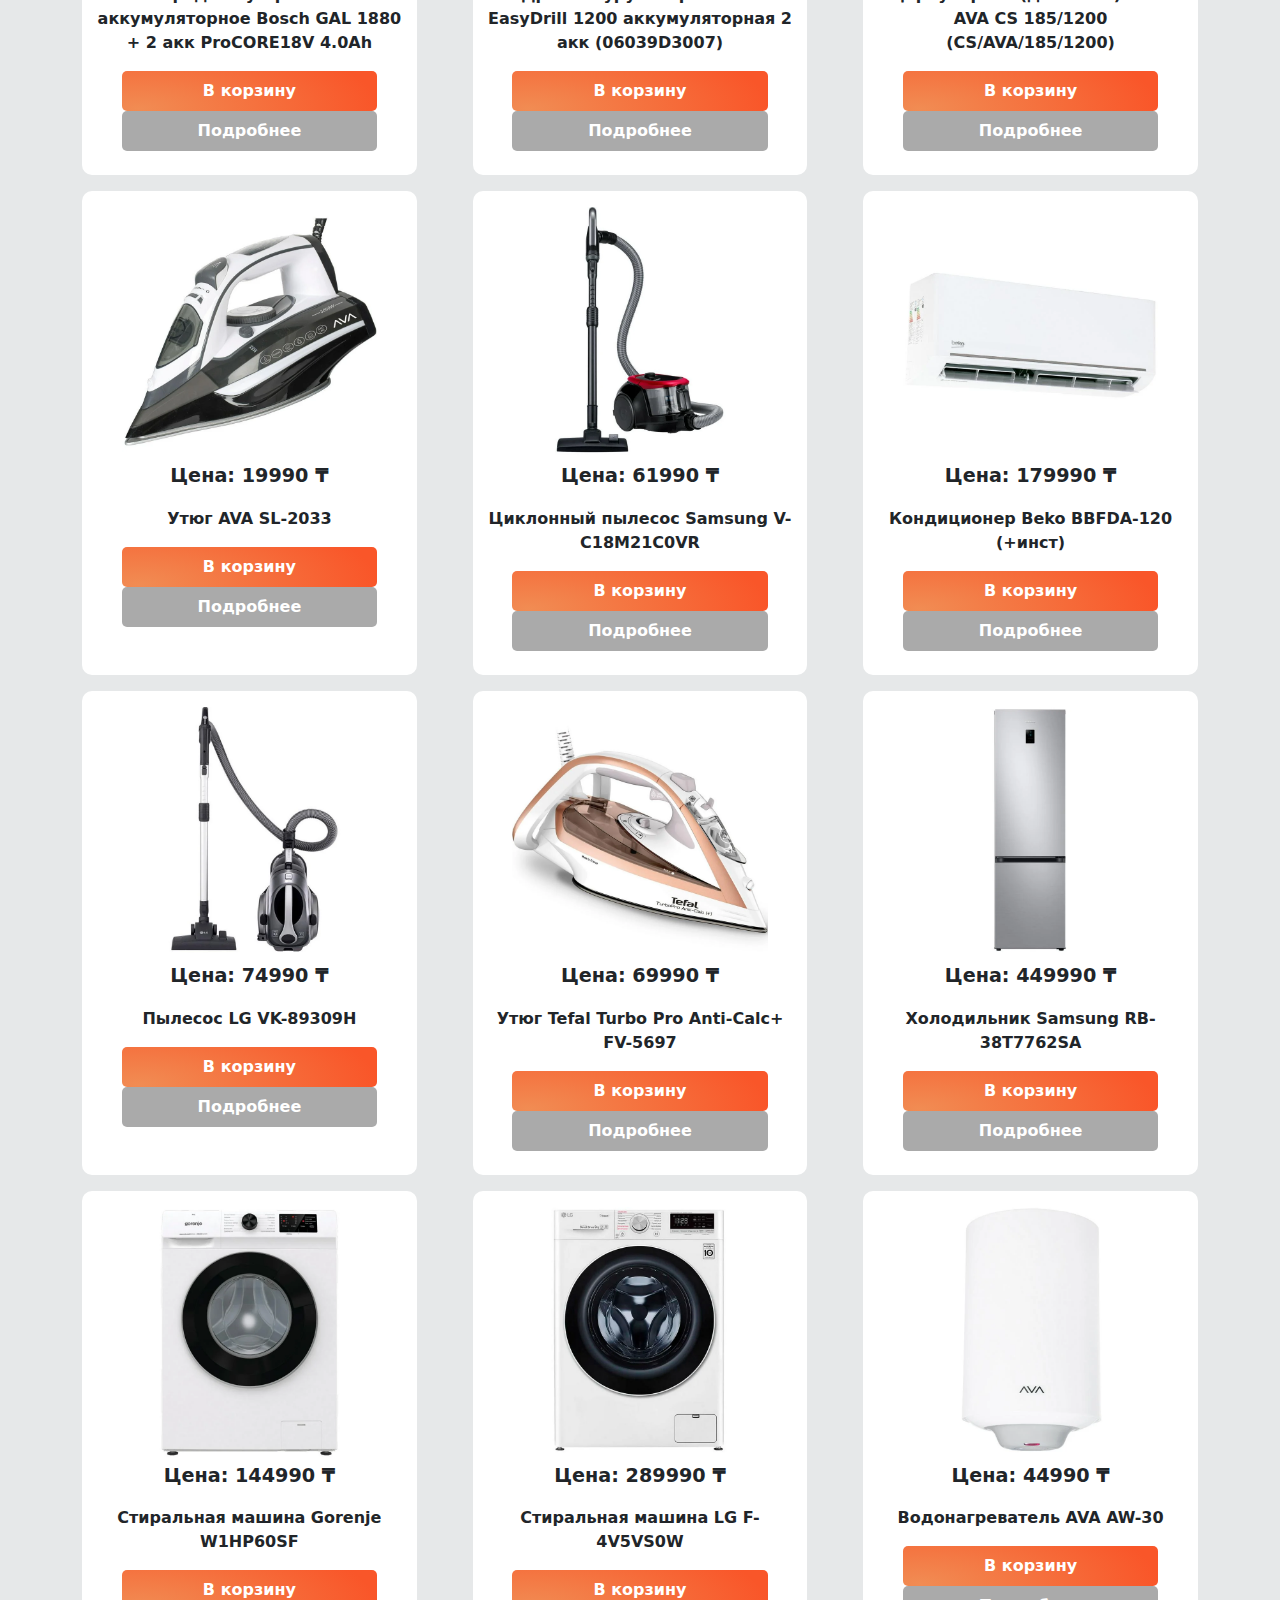
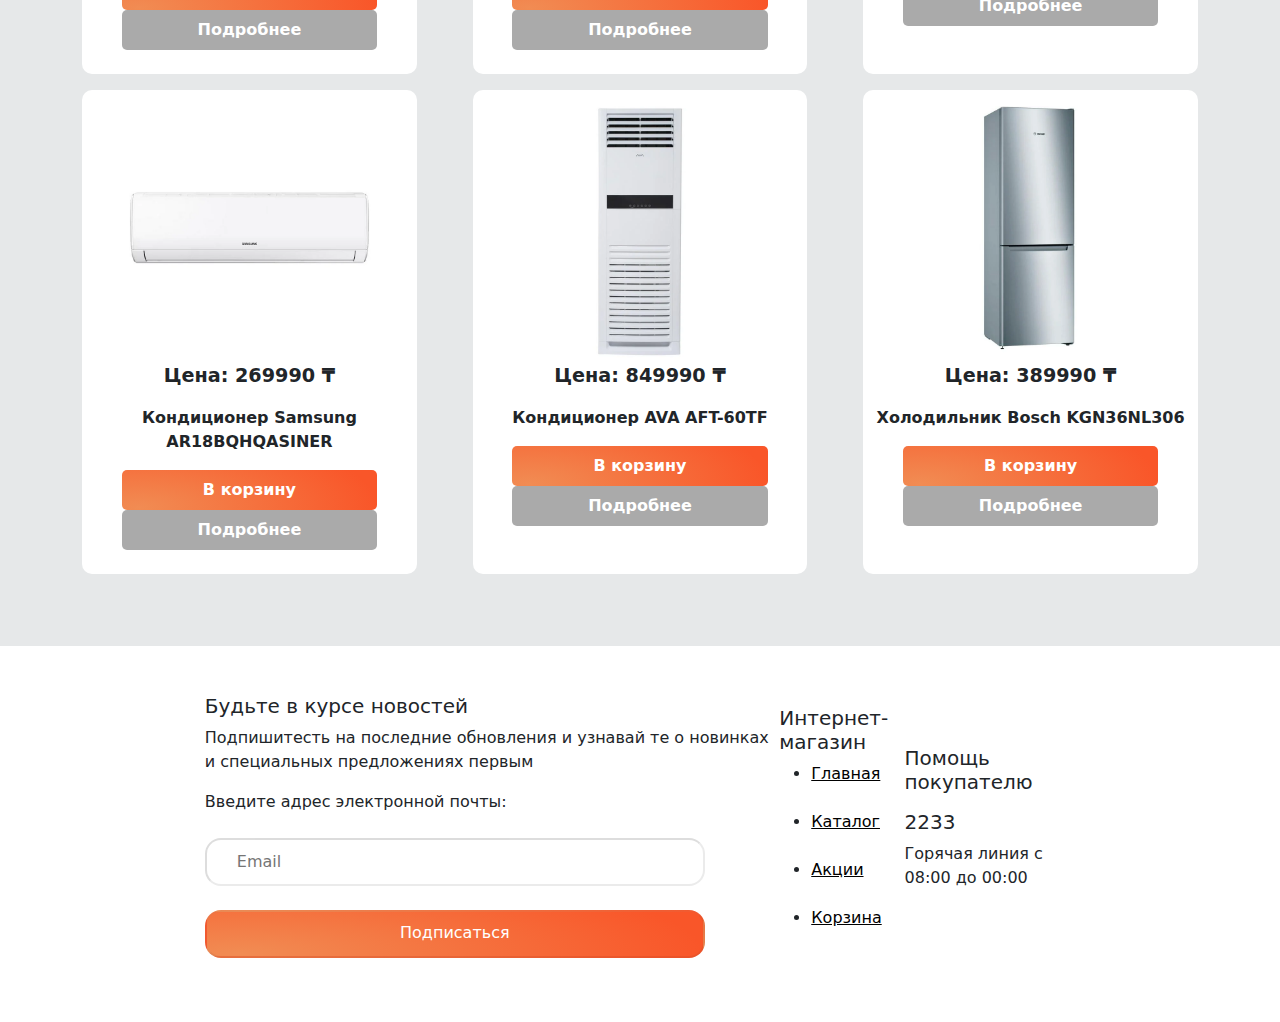
==== commit fd65d617: "modified:   action.html 	modified:   cart.html 	modified:   catalog.html 	modified:   css/style.css " ====
--- a/index.html
+++ b/index.html
@@ -81,6 +81,7 @@
               <p class="price">Цена: <span>16990</span> ₸</p>
               <p class="product_name">Дрель-шуруповерт AVA AV-PTBS12 12V</p>
               <button class="popular_item__btn btn__blue">В корзину</button>
+              <button class="btnModal openModalBtn" data-product-id="product1">Подробнее</button>
             </div>
 
             <div class="popular_item">
@@ -90,6 +91,7 @@
                 Перфоратор AVA AV-PTAH620 620W
               </p>
               <button class="popular_item__btn btn__blue">В корзину</button>
+              <button class="btnModal openModalBtn" data-product-id="product2">Подробнее</button>
             </div>
 
             <div class="popular_item">
@@ -97,6 +99,7 @@
               <p class="price">Цена: <span>24990</span> ₸</p>
               <p class="product_name">Дрель Bosch GSB 570 ударная (06011B70R0)</p>
               <button class="popular_item__btn btn__blue">В корзину</button>
+              <button class="btnModal openModalBtn" data-product-id="product3">Подробнее</button>
             </div>
 
             <div class="popular_item">
@@ -105,6 +108,7 @@
               <p class="price">Цена: <span>138990</span> ₸</p>
               <p class="product_name">Зарядное устройство аккумуляторное Bosch GAL 1880 + 2 акк ProCORE18V 4.0Ah</p>
               <button class="popular_item__btn btn__blue">В корзину</button>
+              <button class="btnModal openModalBtn" data-product-id="product4">Подробнее</button>
             </div>
 
             <div class="popular_item">
@@ -113,6 +117,7 @@
               <p class="price">Цена: <span>45890</span> ₸</p>
               <p class="product_name"> Дрель-шуруповерт Bosch EasyDrill 1200 аккумуляторная 2 акк (06039D3007)</p>
               <button class="popular_item__btn btn__blue">В корзину</button>
+              <button class="btnModal openModalBtn" data-product-id="product5">Подробнее</button>
             </div>
             
             <div class="popular_item">
@@ -121,6 +126,7 @@
               <p class="price">Цена: <span>20000</span> ₸</p>
               <p class="product_name">Циркулярная (дисковая) пила AVA CS 185/1200 (CS/AVA/185/1200)</p>
               <button class="popular_item__btn btn__blue">В корзину</button>
+              <button class="btnModal openModalBtn" data-product-id="product6">Подробнее</button>
             </div>
 
             <div class="popular_item">
@@ -128,6 +134,7 @@
               <p class="price">Цена: <span>19990</span> ₸</p>
               <p class="product_name">Утюг AVA SL-2033</p>
               <button class="popular_item__btn btn__blue">В корзину</button>
+              <button class="btnModal openModalBtn" data-product-id="product7">Подробнее</button>
             </div>
 
             <div class="popular_item">
@@ -136,6 +143,7 @@
               <p class="price">Цена: <span>61990</span> ₸</p>
               <p class="product_name">Циклонный пылесос Samsung V-C18M21C0VR</p>
               <button class="popular_item__btn btn__blue">В корзину</button>
+              <button class="btnModal openModalBtn" data-product-id="product8">Подробнее</button>
             </div>
 
             <div class="popular_item">
@@ -143,6 +151,7 @@
               <p class="price">Цена: <span>179990</span> ₸</p>
               <p class="product_name">Кондиционер Beko BBFDA-120 (+инст)</p>
               <button class="popular_item__btn btn__blue">В корзину</button>
+              <button class="btnModal openModalBtn" data-product-id="product9">Подробнее</button>
             </div>
 
             <div class="popular_item">
@@ -150,6 +159,7 @@
               <p class="price">Цена: <span>74990</span> ₸</p>
               <p class="product_name">Пылесос LG VK-89309H</p>
               <button class="popular_item__btn btn__blue">В корзину</button>
+              <button class="btnModal openModalBtn" data-product-id="product10">Подробнее</button>
             </div>
 
             <div class="popular_item">
@@ -158,6 +168,7 @@
               <p class="price">Цена: <span>69990</span> ₸</p>
               <p class="product_name">Утюг Tefal Turbo Pro Anti-Calc+ FV-5697</p>
               <button class="popular_item__btn btn__blue">В корзину</button>
+              <button class="btnModal openModalBtn" data-product-id="product11">Подробнее</button>
             </div>
 
             <div class="popular_item">
@@ -165,6 +176,7 @@
               <p class="price">Цена: <span>449990</span> ₸</p>
               <p class="product_name">Холодильник Samsung RB-38T7762SA</p>
               <button class="popular_item__btn btn__blue">В корзину</button>
+              <button class="btnModal openModalBtn" data-product-id="product12">Подробнее</button>
             </div>
 
             <div class="popular_item">
@@ -172,6 +184,7 @@
               <p class="price">Цена: <span>144990</span> ₸</p>
               <p class="product_name">Стиральная машина Gorenje W1HP60SF</p>
               <button class="popular_item__btn btn__blue">В корзину</button>
+              <button class="btnModal openModalBtn" data-product-id="product13">Подробнее</button>
             </div>
 
             <div class="popular_item">
@@ -179,6 +192,7 @@
               <p class="price">Цена: <span>289990</span> ₸</p>
               <p class="product_name">Стиральная машина LG F-4V5VS0W</p>
               <button class="popular_item__btn btn__blue">В корзину</button>
+              <button class="btnModal openModalBtn" data-product-id="product14">Подробнее</button>
             </div>
 
             <div class="popular_item">
@@ -186,6 +200,7 @@
               <p class="price">Цена: <span>44990</span> ₸</p>
               <p class="product_name">Водонагреватель AVA AW-30</p>
               <button class="popular_item__btn btn__blue">В корзину</button>
+              <button class="btnModal openModalBtn" data-product-id="product15">Подробнее</button>
             </div>
 
             <div class="popular_item">
@@ -193,6 +208,7 @@
               <p class="price">Цена: <span>269990</span> ₸</p>
               <p class="product_name">Кондиционер Samsung AR18BQHQASINER</p>
               <button class="popular_item__btn btn__blue">В корзину</button>
+              <button class="btnModal openModalBtn" data-product-id="product16">Подробнее</button>
             </div>
 
             <div class="popular_item">
@@ -200,6 +216,7 @@
               <p class="price">Цена: <span>849990</span> ₸</p>
               <p class="product_name">Кондиционер AVA AFT-60TF</p>
               <button class="popular_item__btn btn__blue">В корзину</button>
+              <button class="btnModal openModalBtn" data-product-id="product17">Подробнее</button>
             </div>
 
             <div class="popular_item">
@@ -207,6 +224,7 @@
               <p class="price">Цена: <span>389990</span> ₸</p>
               <p class="product_name">Холодильник Bosch KGN36NL306</p>
               <button class="popular_item__btn btn__blue">В корзину</button>
+              <button class="btnModal openModalBtn" data-product-id="product18">Подробнее</button>
             </div>
 
 
@@ -230,13 +248,13 @@
           <p>Подпишитесть на последние обновления и узнавай те о новинках и специальных предложениях первым</p>
         </div>
         <div>
-          <form>
+          <form action="./action.html">
             <div class="your_email"><label for="mail">Введите адрес электронной почты: </label>
               <br>
               <br>
               <input type="email" name="email" id="mail" placeholder="Email" required />
               <br>
-              <button class="footer_button" type="button">Подписаться</button>
+              <button class="footer_button" type="submit">Подписаться</button>
             </div>
           </form>
         </div>
@@ -274,9 +292,32 @@
     <br>
     <br>
 
+    <!-- <div class="product-card">
+  <h3>Товар 1</h3>
+  <button class="openModalBtn" data-product-id="product1">Показать характеристики</button>
+</div>
+
+
+<div class="product-card">
+  <h3>Товар 2</h3>
+  <button class="openModalBtn" data-product-id="product2">Показать характеристики</button>
+</div> -->
+
+<!-- Модальное окно -->
+<div id="myModal" class="modal">
+  <!-- Содержимое модального окна -->
+  <div class="modal-content">
+    <span class="close">&times;</span>
+    <h2>Основные характеристики товара</h2>
+    <ul id="productFeatures">
+      <!-- Здесь будут отображаться характеристики товара -->
+    </ul>
+  </div>
+</div>
+
     <script src="./js/bootstrap.bundle.min.js"></script>
     <script src="js/script.js"></script>
-    <!-- <script src="./js/popup.js"></script> -->
+    <script src="./js/popup.js"></script>
 </body>
 
 </html>--- a/css/style.css
+++ b/css/style.css
@@ -305,3 +305,54 @@
   order: 1;
   flex-grow: 0;
 }
+
+/* Стили для модального окна */
+.modal {
+  display: none;
+  position: fixed;
+  z-index: 1;
+  left: 0;
+  top: 0;
+  width: 100%;
+  height: 100%;
+  overflow:auto;
+  background-color: rgba(0, 0, 0, 0.6);
+  padding: .5em 10em;
+}
+
+.modal-content {
+  background-color: #fefefe;
+  margin: 15% auto;
+  padding: 20px;
+}
+
+.close {
+  color: #aaa;
+  position: absolute;
+  top: 0;
+  left: 98%;
+  float: right;
+  font-size: 28px;
+  font-weight: bold;
+}
+
+.close:hover,
+.close:focus {
+  color: black;
+  text-decoration: none;
+  cursor: pointer;
+}
+
+.btnModal{
+  color: white;
+  background-color: #aaa;
+  border-radius: 5px;
+  border: none;
+  padding: 0.5rem;
+  font-weight: bold;
+  width: 80%;
+}
+
+#productFeatures{
+  font-size: larger;
+}
